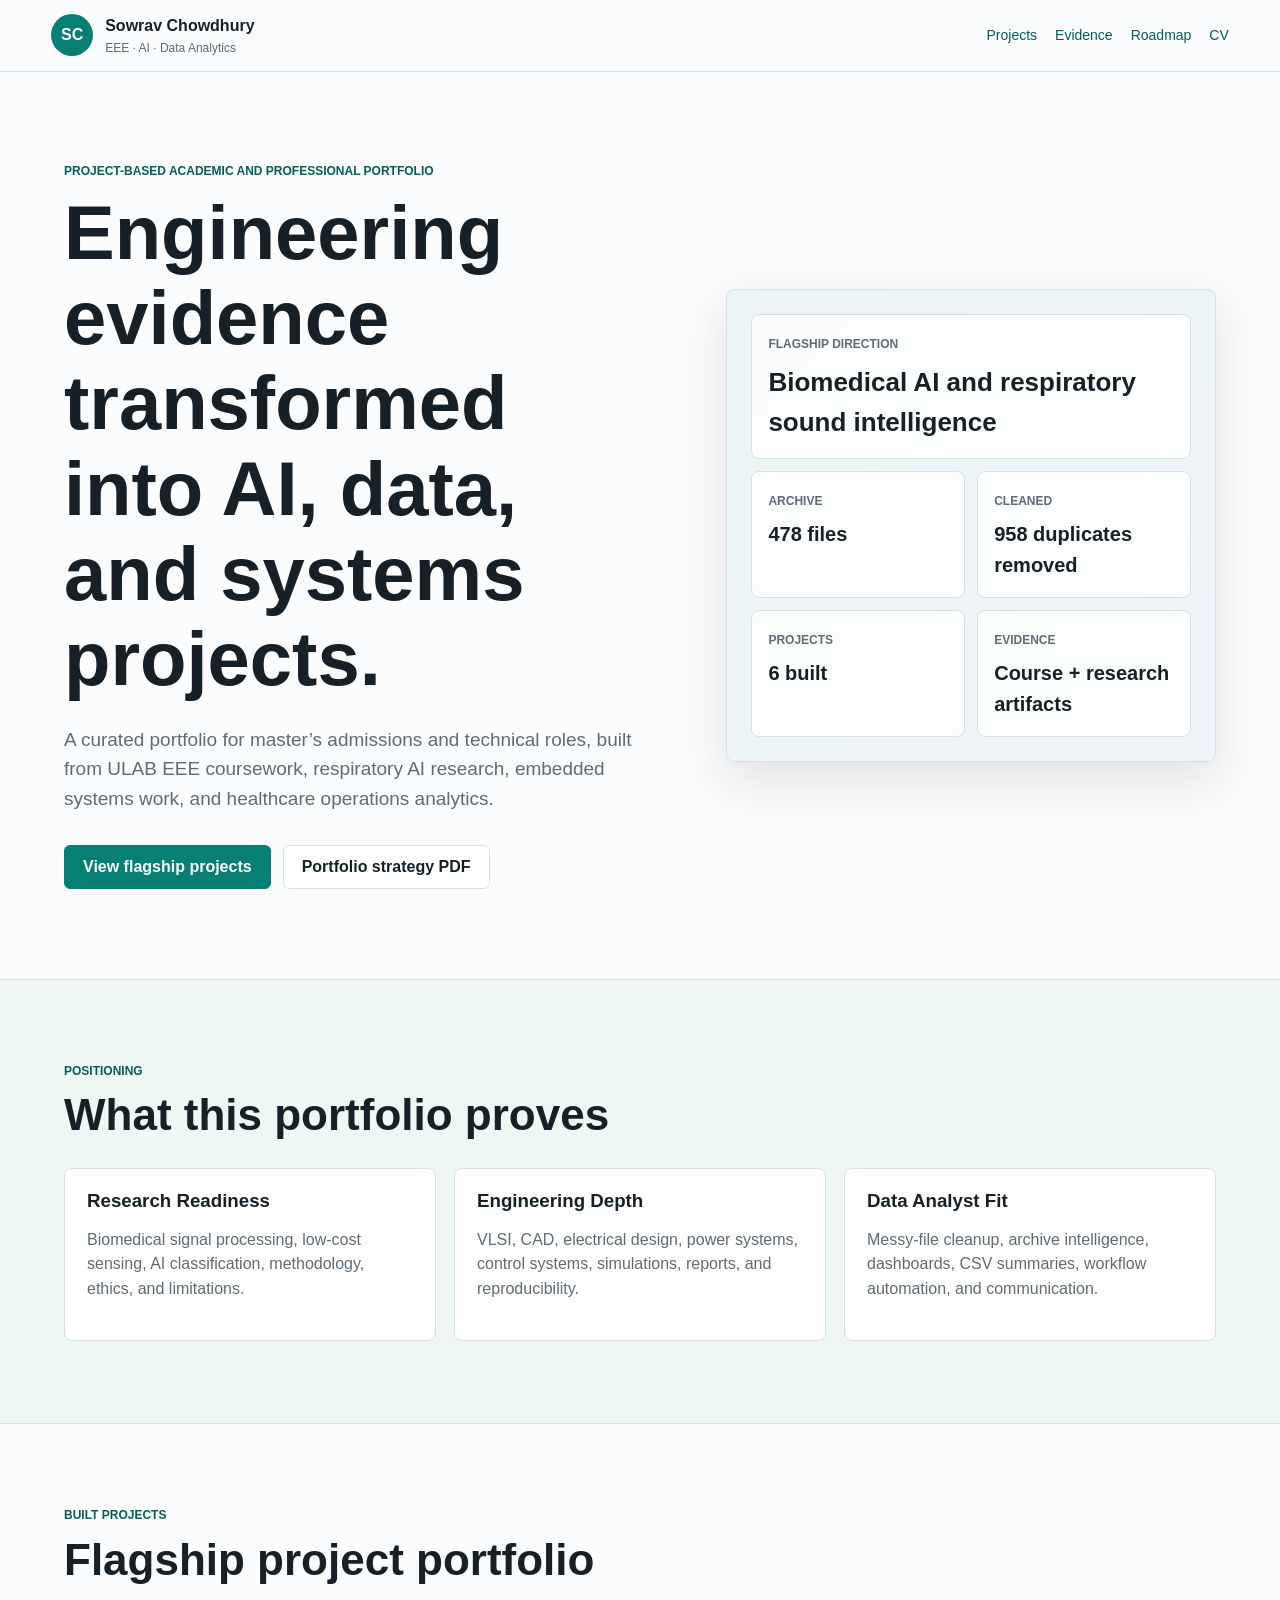
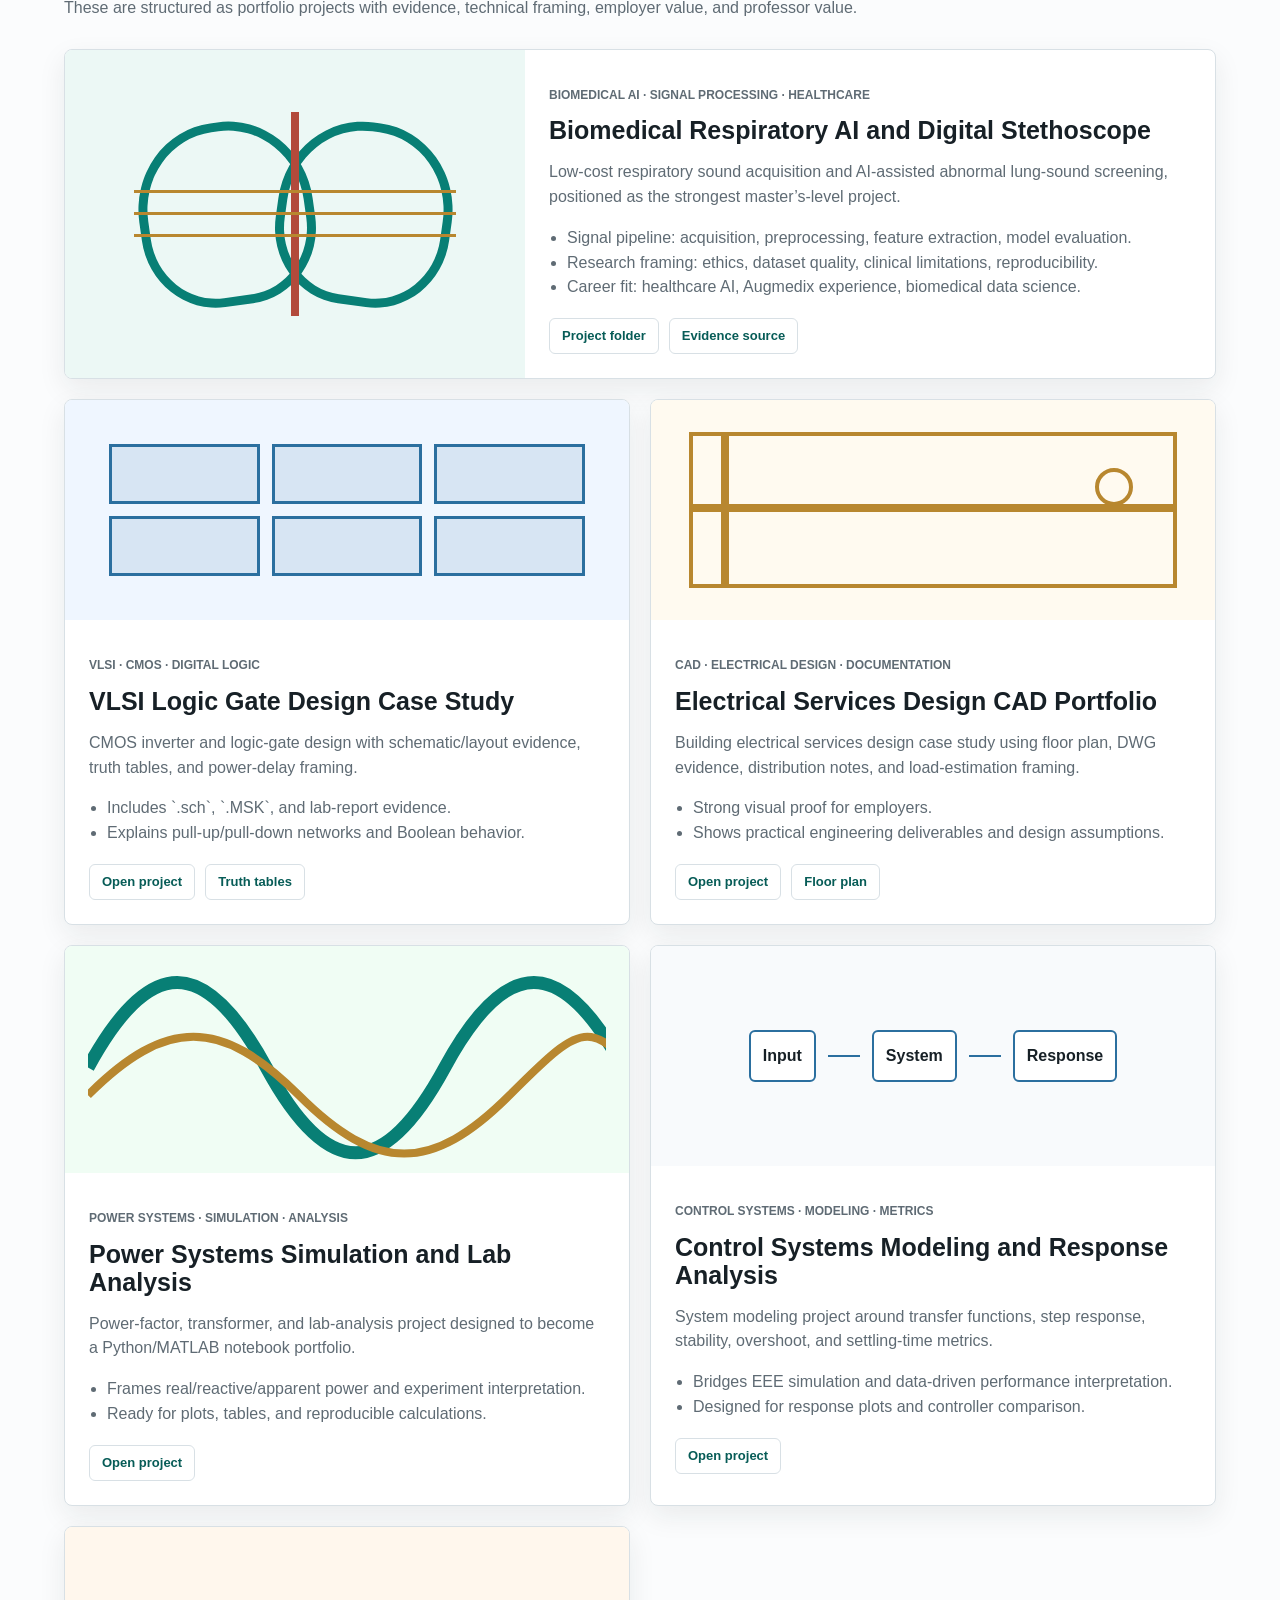
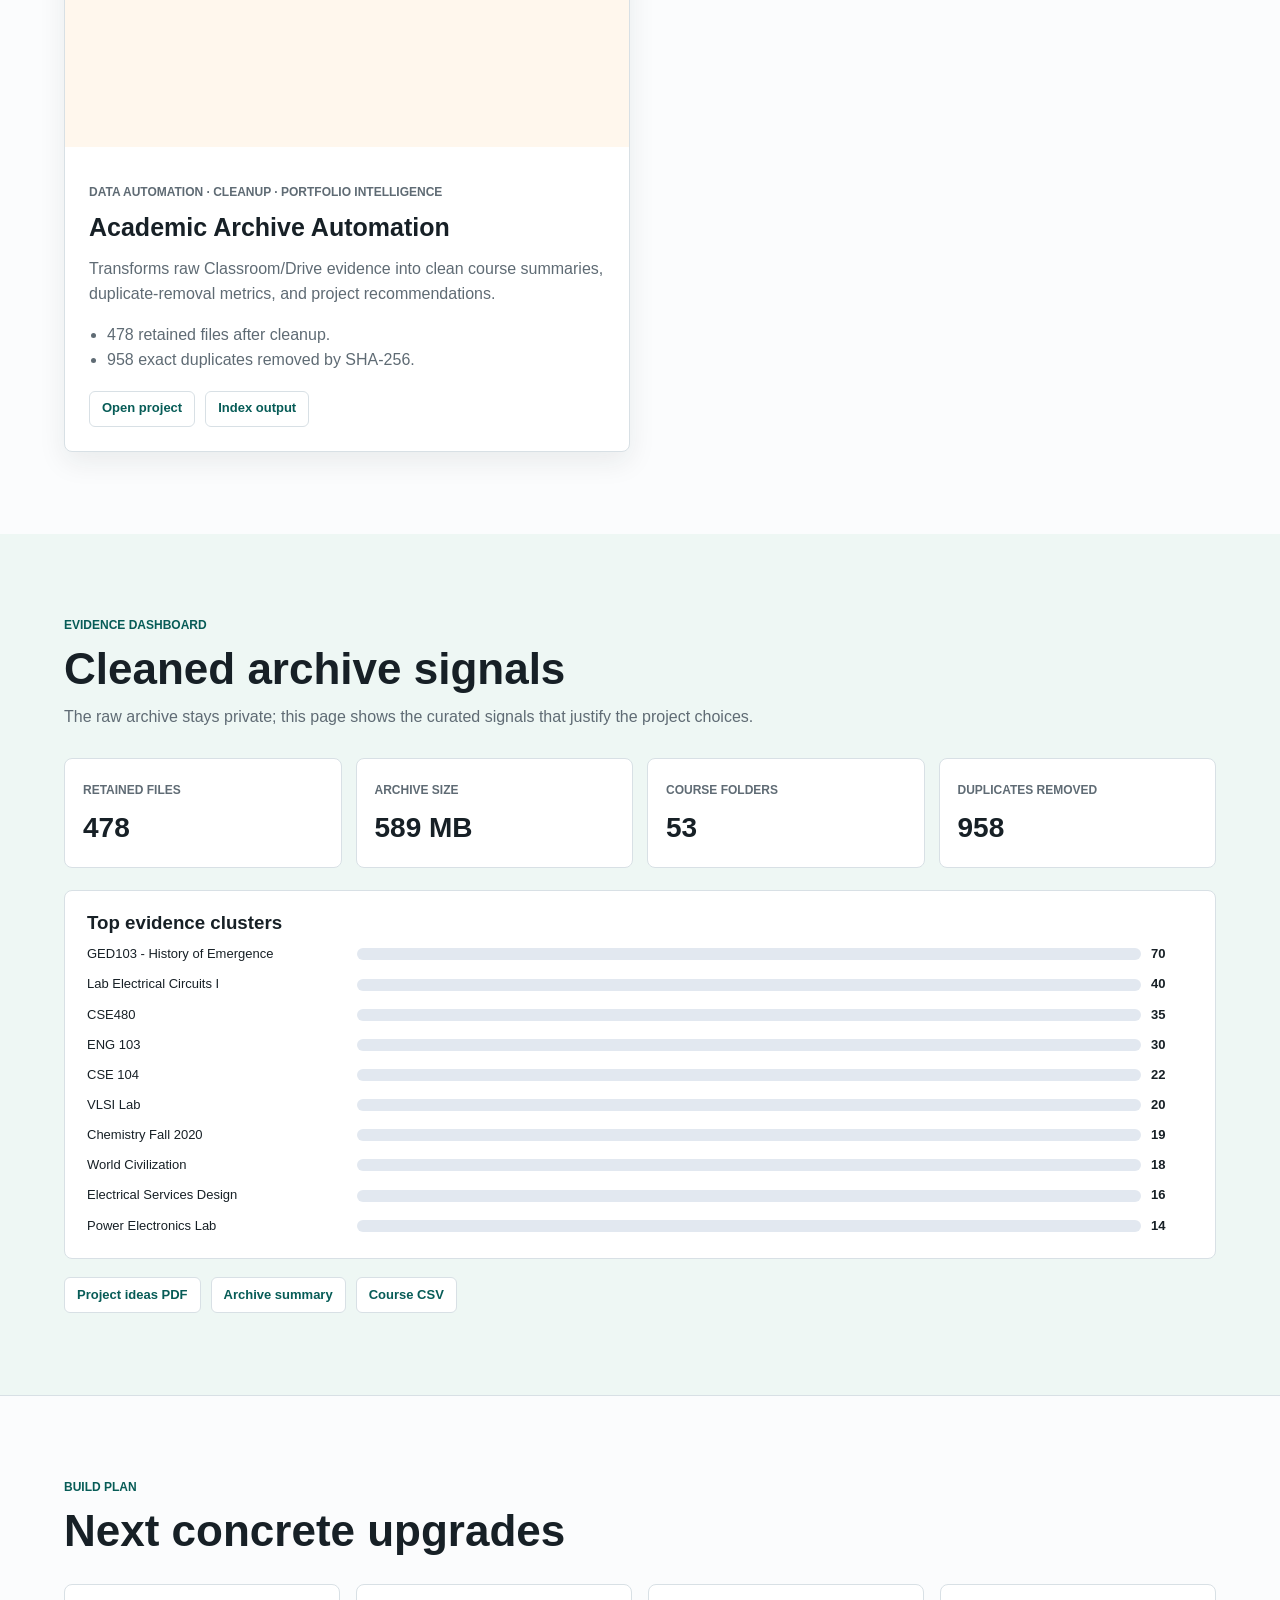
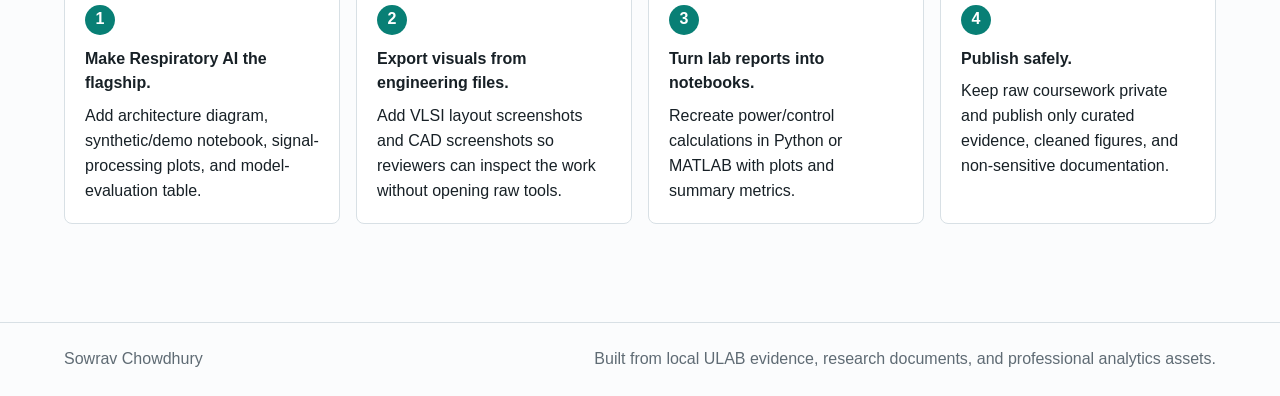
==== index.html @ dc75e339 "Build project portfolio website" ====
<!doctype html>
<html lang="en">
  <head>
    <meta charset="utf-8" />
    <meta name="viewport" content="width=device-width, initial-scale=1" />
    <title>Sowrav Chowdhury | Engineering, AI and Data Portfolio</title>
    <meta
      name="description"
      content="Project-based portfolio for Sowrav Chowdhury: biomedical AI, respiratory sound analysis, VLSI, electrical services design, power systems, control systems, and data automation."
    />
    <link rel="stylesheet" href="site_assets/styles.css" />
  </head>
  <body>
    <header class="topbar">
      <a class="brand" href="#home" aria-label="Sowrav Chowdhury portfolio home">
        <span class="brand-mark">SC</span>
        <span>
          <strong>Sowrav Chowdhury</strong>
          <small>EEE · AI · Data Analytics</small>
        </span>
      </a>
      <nav class="nav" aria-label="Portfolio navigation">
        <a href="#projects">Projects</a>
        <a href="#evidence">Evidence</a>
        <a href="#roadmap">Roadmap</a>
        <a href="00_profile_and_credentials/CV.pdf">CV</a>
      </nav>
    </header>

    <main id="home">
      <section class="hero">
        <div class="hero-copy">
          <p class="eyebrow">Project-based academic and professional portfolio</p>
          <h1>Engineering evidence transformed into AI, data, and systems projects.</h1>
          <p class="lead">
            A curated portfolio for master’s admissions and technical roles, built from ULAB EEE coursework,
            respiratory AI research, embedded systems work, and healthcare operations analytics.
          </p>
          <div class="hero-actions">
            <a class="button primary" href="#projects">View flagship projects</a>
            <a class="button" href="ULAB_Classroom_Drive_Portfolio_Project_Ideas.pdf">Portfolio strategy PDF</a>
          </div>
        </div>
        <div class="hero-panel" aria-label="Portfolio focus summary">
          <div class="signal-card main-signal">
            <span>Flagship Direction</span>
            <strong>Biomedical AI and respiratory sound intelligence</strong>
          </div>
          <div class="signal-grid">
            <div class="signal-card"><span>Archive</span><strong>478 files</strong></div>
            <div class="signal-card"><span>Cleaned</span><strong>958 duplicates removed</strong></div>
            <div class="signal-card"><span>Projects</span><strong>6 built</strong></div>
            <div class="signal-card"><span>Evidence</span><strong>Course + research artifacts</strong></div>
          </div>
        </div>
      </section>

      <section class="band">
        <div class="section-head">
          <p class="eyebrow">Positioning</p>
          <h2>What this portfolio proves</h2>
        </div>
        <div class="proof-grid">
          <article>
            <h3>Research Readiness</h3>
            <p>Biomedical signal processing, low-cost sensing, AI classification, methodology, ethics, and limitations.</p>
          </article>
          <article>
            <h3>Engineering Depth</h3>
            <p>VLSI, CAD, electrical design, power systems, control systems, simulations, reports, and reproducibility.</p>
          </article>
          <article>
            <h3>Data Analyst Fit</h3>
            <p>Messy-file cleanup, archive intelligence, dashboards, CSV summaries, workflow automation, and communication.</p>
          </article>
        </div>
      </section>

      <section id="projects" class="projects-section">
        <div class="section-head">
          <p class="eyebrow">Built Projects</p>
          <h2>Flagship project portfolio</h2>
          <p>
            These are structured as portfolio projects with evidence, technical framing, employer value, and professor value.
          </p>
        </div>

        <div class="project-grid">
          <article class="project-card flagship">
            <div class="project-visual respiratory-visual" aria-hidden="true">
              <span></span><span></span><span></span><span></span>
            </div>
            <div class="project-body">
              <p class="tag">Biomedical AI · Signal Processing · Healthcare</p>
              <h3>Biomedical Respiratory AI and Digital Stethoscope</h3>
              <p>
                Low-cost respiratory sound acquisition and AI-assisted abnormal lung-sound screening, positioned as
                the strongest master’s-level project.
              </p>
              <ul>
                <li>Signal pipeline: acquisition, preprocessing, feature extraction, model evaluation.</li>
                <li>Research framing: ethics, dataset quality, clinical limitations, reproducibility.</li>
                <li>Career fit: healthcare AI, Augmedix experience, biomedical data science.</li>
              </ul>
              <div class="links">
                <a href="01_respiratory_ai_and_digital_stethoscope/portfolio_project_biomedical_respiratory_ai/">Project folder</a>
                <a href="01_respiratory_ai_and_digital_stethoscope/">Evidence source</a>
              </div>
            </div>
          </article>

          <article class="project-card">
            <div class="project-visual chip-visual" aria-hidden="true">
              <span></span><span></span><span></span><span></span><span></span><span></span>
            </div>
            <div class="project-body">
              <p class="tag">VLSI · CMOS · Digital Logic</p>
              <h3>VLSI Logic Gate Design Case Study</h3>
              <p>CMOS inverter and logic-gate design with schematic/layout evidence, truth tables, and power-delay framing.</p>
              <ul>
                <li>Includes `.sch`, `.MSK`, and lab-report evidence.</li>
                <li>Explains pull-up/pull-down networks and Boolean behavior.</li>
              </ul>
              <div class="links">
                <a href="02_embedded_systems_and_control_projects/portfolio_project_vlsi_logic_gate_design/">Open project</a>
                <a href="02_embedded_systems_and_control_projects/portfolio_project_vlsi_logic_gate_design/truth_tables.md">Truth tables</a>
              </div>
            </div>
          </article>

          <article class="project-card">
            <div class="project-visual plan-visual" aria-hidden="true">
              <span></span><span></span><span></span><span></span>
            </div>
            <div class="project-body">
              <p class="tag">CAD · Electrical Design · Documentation</p>
              <h3>Electrical Services Design CAD Portfolio</h3>
              <p>Building electrical services design case study using floor plan, DWG evidence, distribution notes, and load-estimation framing.</p>
              <ul>
                <li>Strong visual proof for employers.</li>
                <li>Shows practical engineering deliverables and design assumptions.</li>
              </ul>
              <div class="links">
                <a href="02_embedded_systems_and_control_projects/portfolio_project_electrical_services_design_cad/">Open project</a>
                <a href="02_embedded_systems_and_control_projects/portfolio_project_electrical_services_design_cad/evidence/2400-sqft-floor-plan.pdf">Floor plan</a>
              </div>
            </div>
          </article>

          <article class="project-card">
            <div class="project-visual waveform-visual" aria-hidden="true">
              <svg viewBox="0 0 320 140" role="img" aria-label="Power systems waveform">
                <path d="M0 75 C38 5, 72 5, 110 75 S182 145, 220 75 S292 5, 330 75" />
                <path d="M0 92 C48 44, 82 44, 130 92 S212 140, 260 92 S310 44, 350 92" />
              </svg>
            </div>
            <div class="project-body">
              <p class="tag">Power Systems · Simulation · Analysis</p>
              <h3>Power Systems Simulation and Lab Analysis</h3>
              <p>Power-factor, transformer, and lab-analysis project designed to become a Python/MATLAB notebook portfolio.</p>
              <ul>
                <li>Frames real/reactive/apparent power and experiment interpretation.</li>
                <li>Ready for plots, tables, and reproducible calculations.</li>
              </ul>
              <div class="links">
                <a href="02_embedded_systems_and_control_projects/portfolio_project_power_systems_simulation/">Open project</a>
              </div>
            </div>
          </article>

          <article class="project-card">
            <div class="project-visual control-visual" aria-hidden="true">
              <span>Input</span><i></i><span>System</span><i></i><span>Response</span>
            </div>
            <div class="project-body">
              <p class="tag">Control Systems · Modeling · Metrics</p>
              <h3>Control Systems Modeling and Response Analysis</h3>
              <p>System modeling project around transfer functions, step response, stability, overshoot, and settling-time metrics.</p>
              <ul>
                <li>Bridges EEE simulation and data-driven performance interpretation.</li>
                <li>Designed for response plots and controller comparison.</li>
              </ul>
              <div class="links">
                <a href="02_embedded_systems_and_control_projects/portfolio_project_control_systems_modeling/">Open project</a>
              </div>
            </div>
          </article>

          <article class="project-card">
            <div class="project-visual dashboard-visual" aria-hidden="true">
              <span style="height: 48%"></span><span style="height: 72%"></span><span style="height: 38%"></span><span style="height: 86%"></span><span style="height: 58%"></span>
            </div>
            <div class="project-body">
              <p class="tag">Data Automation · Cleanup · Portfolio Intelligence</p>
              <h3>Academic Archive Automation</h3>
              <p>Transforms raw Classroom/Drive evidence into clean course summaries, duplicate-removal metrics, and project recommendations.</p>
              <ul>
                <li>478 retained files after cleanup.</li>
                <li>958 exact duplicates removed by SHA-256.</li>
              </ul>
              <div class="links">
                <a href="04_data_analytics_and_ai_automation/portfolio_project_academic_archive_automation/">Open project</a>
                <a href="04_data_analytics_and_ai_automation/portfolio_project_academic_archive_automation/PORTFOLIO_INDEX.md">Index output</a>
              </div>
            </div>
          </article>
        </div>
      </section>

      <section id="evidence" class="band evidence-band">
        <div class="section-head">
          <p class="eyebrow">Evidence Dashboard</p>
          <h2>Cleaned archive signals</h2>
          <p>The raw archive stays private; this page shows the curated signals that justify the project choices.</p>
        </div>
        <div class="dashboard">
          <div class="metric"><span>Retained files</span><strong>478</strong></div>
          <div class="metric"><span>Archive size</span><strong>589 MB</strong></div>
          <div class="metric"><span>Course folders</span><strong>53</strong></div>
          <div class="metric"><span>Duplicates removed</span><strong>958</strong></div>
        </div>
        <div class="chart-wrap">
          <h3>Top evidence clusters</h3>
          <div id="courseChart" class="bar-chart" aria-label="Top course folders by retained file count"></div>
        </div>
        <div class="links evidence-links">
          <a href="ULAB_Classroom_Drive_Portfolio_Project_Ideas.pdf">Project ideas PDF</a>
          <a href="99_evidence_inventory/LOCAL_ULAB_ARCHIVE_SUMMARY.md">Archive summary</a>
          <a href="04_data_analytics_and_ai_automation/portfolio_project_academic_archive_automation/evidence/course_download_summary.csv">Course CSV</a>
        </div>
      </section>

      <section id="roadmap" class="roadmap">
        <div class="section-head">
          <p class="eyebrow">Build Plan</p>
          <h2>Next concrete upgrades</h2>
        </div>
        <ol class="steps">
          <li>
            <strong>Make Respiratory AI the flagship.</strong>
            Add architecture diagram, synthetic/demo notebook, signal-processing plots, and model-evaluation table.
          </li>
          <li>
            <strong>Export visuals from engineering files.</strong>
            Add VLSI layout screenshots and CAD screenshots so reviewers can inspect the work without opening raw tools.
          </li>
          <li>
            <strong>Turn lab reports into notebooks.</strong>
            Recreate power/control calculations in Python or MATLAB with plots and summary metrics.
          </li>
          <li>
            <strong>Publish safely.</strong>
            Keep raw coursework private and publish only curated evidence, cleaned figures, and non-sensitive documentation.
          </li>
        </ol>
      </section>
    </main>

    <footer class="footer">
      <span>Sowrav Chowdhury</span>
      <span>Built from local ULAB evidence, research documents, and professional analytics assets.</span>
    </footer>

    <script src="site_assets/app.js"></script>
  </body>
</html>
---- site_assets/styles.css ----
:root {
  --ink: #172026;
  --muted: #5f6b74;
  --line: #d8e0e5;
  --paper: #fbfcfd;
  --band: #eef7f4;
  --teal: #087f75;
  --teal-dark: #075c57;
  --gold: #b8872f;
  --blue: #2b6f9f;
  --red: #b24a3b;
  --shadow: 0 18px 48px rgba(20, 36, 42, 0.12);
}

* {
  box-sizing: border-box;
}

html {
  scroll-behavior: smooth;
}

body {
  margin: 0;
  font-family: Arial, Helvetica, sans-serif;
  color: var(--ink);
  background: var(--paper);
  line-height: 1.55;
}

a {
  color: var(--teal-dark);
  text-decoration: none;
}

a:hover {
  text-decoration: underline;
}

.topbar {
  position: sticky;
  top: 0;
  z-index: 10;
  display: flex;
  align-items: center;
  justify-content: space-between;
  gap: 24px;
  min-height: 72px;
  padding: 12px clamp(18px, 4vw, 56px);
  background: rgba(251, 252, 253, 0.94);
  border-bottom: 1px solid var(--line);
  backdrop-filter: blur(16px);
}

.brand {
  display: inline-flex;
  align-items: center;
  gap: 12px;
  color: var(--ink);
}

.brand:hover {
  text-decoration: none;
}

.brand-mark {
  display: grid;
  place-items: center;
  width: 42px;
  height: 42px;
  border-radius: 50%;
  background: var(--teal);
  color: #fff;
  font-weight: 700;
}

.brand strong,
.brand small {
  display: block;
}

.brand small {
  color: var(--muted);
  font-size: 12px;
}

.nav {
  display: flex;
  align-items: center;
  gap: 18px;
  font-size: 14px;
}

.hero {
  display: grid;
  grid-template-columns: minmax(0, 1.1fr) minmax(320px, 0.9fr);
  gap: clamp(28px, 5vw, 72px);
  min-height: calc(100vh - 72px);
  padding: clamp(44px, 7vw, 92px) clamp(18px, 5vw, 72px);
  align-items: center;
  border-bottom: 1px solid var(--line);
}

.eyebrow {
  margin: 0 0 10px;
  color: var(--teal-dark);
  font-size: 12px;
  font-weight: 700;
  letter-spacing: 0;
  text-transform: uppercase;
}

h1,
h2,
h3 {
  line-height: 1.12;
  letter-spacing: 0;
}

h1 {
  margin: 0;
  max-width: 840px;
  font-size: clamp(40px, 7vw, 76px);
}

.lead {
  max-width: 760px;
  margin: 24px 0 0;
  color: var(--muted);
  font-size: 19px;
}

.hero-actions {
  display: flex;
  flex-wrap: wrap;
  gap: 12px;
  margin-top: 32px;
}

.button {
  display: inline-flex;
  align-items: center;
  justify-content: center;
  min-height: 44px;
  padding: 0 18px;
  border: 1px solid var(--line);
  border-radius: 6px;
  color: var(--ink);
  background: #fff;
  font-weight: 700;
}

.button.primary {
  color: #fff;
  background: var(--teal);
  border-color: var(--teal);
}

.button:hover {
  text-decoration: none;
  transform: translateY(-1px);
}

.hero-panel {
  padding: 24px;
  border: 1px solid var(--line);
  border-radius: 8px;
  background:
    linear-gradient(135deg, rgba(8, 127, 117, 0.08), rgba(43, 111, 159, 0.08)),
    #fff;
  box-shadow: var(--shadow);
}

.signal-grid {
  display: grid;
  grid-template-columns: 1fr 1fr;
  gap: 12px;
  margin-top: 12px;
}

.signal-card {
  padding: 16px;
  border: 1px solid var(--line);
  border-radius: 8px;
  background: rgba(255, 255, 255, 0.82);
}

.signal-card span,
.metric span,
.tag {
  color: var(--muted);
  font-size: 12px;
  font-weight: 700;
  text-transform: uppercase;
}

.signal-card strong {
  display: block;
  margin-top: 6px;
  font-size: 20px;
}

.main-signal strong {
  font-size: 26px;
}

.band,
.projects-section,
.roadmap {
  padding: clamp(44px, 7vw, 82px) clamp(18px, 5vw, 72px);
}

.band {
  background: var(--band);
  border-bottom: 1px solid var(--line);
}

.section-head {
  max-width: 820px;
  margin-bottom: 28px;
}

.section-head h2 {
  margin: 0;
  font-size: clamp(28px, 4vw, 44px);
}

.section-head p:not(.eyebrow) {
  margin: 12px 0 0;
  color: var(--muted);
}

.proof-grid {
  display: grid;
  grid-template-columns: repeat(3, 1fr);
  gap: 18px;
}

.proof-grid article,
.project-card,
.chart-wrap {
  border: 1px solid var(--line);
  border-radius: 8px;
  background: #fff;
}

.proof-grid article {
  padding: 22px;
}

.proof-grid h3,
.project-body h3,
.chart-wrap h3 {
  margin: 0 0 10px;
}

.proof-grid p,
.project-body p,
.project-body li {
  color: var(--muted);
}

.project-grid {
  display: grid;
  grid-template-columns: repeat(2, minmax(0, 1fr));
  gap: 20px;
}

.project-card {
  overflow: hidden;
  box-shadow: 0 10px 28px rgba(20, 36, 42, 0.08);
}

.project-card.flagship {
  grid-column: span 2;
  display: grid;
  grid-template-columns: minmax(260px, 0.8fr) minmax(0, 1.2fr);
}

.project-visual {
  min-height: 220px;
  background: #dfecea;
  position: relative;
  overflow: hidden;
}

.project-body {
  padding: 24px;
}

.project-body h3 {
  font-size: 25px;
}

.project-body ul {
  padding-left: 18px;
}

.links {
  display: flex;
  flex-wrap: wrap;
  gap: 10px;
  margin-top: 18px;
}

.links a {
  display: inline-flex;
  align-items: center;
  min-height: 36px;
  padding: 0 12px;
  border: 1px solid var(--line);
  border-radius: 6px;
  background: #fff;
  font-size: 13px;
  font-weight: 700;
}

.links a:hover {
  text-decoration: none;
  border-color: var(--teal);
}

.respiratory-visual {
  display: grid;
  place-items: center;
  background: #ecf8f5;
}

.respiratory-visual span {
  position: absolute;
  width: 38%;
  height: 56%;
  border: 9px solid var(--teal);
  border-radius: 48% 48% 42% 42%;
}

.respiratory-visual span:nth-child(1) {
  left: 16%;
  transform: rotate(-8deg);
}

.respiratory-visual span:nth-child(2) {
  right: 16%;
  transform: rotate(8deg);
}

.respiratory-visual span:nth-child(3) {
  width: 8px;
  height: 62%;
  border: 0;
  border-radius: 0;
  background: var(--red);
}

.respiratory-visual span:nth-child(4) {
  width: 70%;
  height: 3px;
  border: 0;
  border-radius: 0;
  background: var(--gold);
  box-shadow: 0 22px 0 var(--gold), 0 -22px 0 var(--gold);
}

.chip-visual {
  display: grid;
  grid-template-columns: repeat(3, 1fr);
  gap: 12px;
  padding: 44px;
  background: #eff6ff;
}

.chip-visual span {
  border: 3px solid var(--blue);
  background: rgba(43, 111, 159, 0.12);
}

.plan-visual {
  background: #fffaf0;
}

.plan-visual span {
  position: absolute;
  border: 4px solid var(--gold);
}

.plan-visual span:nth-child(1) { inset: 32px 38px; }
.plan-visual span:nth-child(2) { left: 70px; top: 32px; bottom: 32px; width: 4px; background: var(--gold); }
.plan-visual span:nth-child(3) { left: 38px; right: 38px; top: 104px; height: 4px; background: var(--gold); }
.plan-visual span:nth-child(4) { right: 82px; top: 68px; width: 38px; height: 38px; border-radius: 50%; }

.waveform-visual {
  display: grid;
  place-items: center;
  background: #f0fdf4;
}

.waveform-visual svg {
  width: 92%;
}

.waveform-visual path {
  fill: none;
  stroke: var(--teal);
  stroke-width: 8;
}

.waveform-visual path:nth-child(2) {
  stroke: var(--gold);
  stroke-width: 5;
}

.control-visual {
  display: flex;
  align-items: center;
  justify-content: center;
  gap: 12px;
  padding: 24px;
  background: #f8fafc;
}

.control-visual span {
  padding: 12px;
  border: 2px solid var(--blue);
  border-radius: 6px;
  background: #fff;
  font-weight: 700;
}

.control-visual i {
  width: 32px;
  height: 2px;
  background: var(--blue);
}

.dashboard-visual {
  display: flex;
  align-items: end;
  justify-content: center;
  gap: 14px;
  padding: 42px;
  background: #fff7ed;
}

.dashboard-visual span {
  width: 28px;
  background: var(--red);
  border-radius: 4px 4px 0 0;
}

.dashboard {
  display: grid;
  grid-template-columns: repeat(4, 1fr);
  gap: 14px;
}

.metric {
  padding: 18px;
  border: 1px solid var(--line);
  border-radius: 8px;
  background: #fff;
}

.metric strong {
  display: block;
  margin-top: 4px;
  font-size: 28px;
}

.chart-wrap {
  margin-top: 22px;
  padding: 22px;
}

.bar-chart {
  display: grid;
  gap: 10px;
}

.bar-row {
  display: grid;
  grid-template-columns: minmax(160px, 260px) 1fr 42px;
  gap: 10px;
  align-items: center;
  font-size: 13px;
}

.bar-track {
  height: 12px;
  border-radius: 999px;
  background: #e2e8f0;
  overflow: hidden;
}

.bar-fill {
  height: 100%;
  border-radius: 999px;
  background: linear-gradient(90deg, var(--teal), var(--blue));
}

.evidence-links {
  margin-top: 18px;
}

.steps {
  display: grid;
  grid-template-columns: repeat(4, 1fr);
  gap: 16px;
  padding: 0;
  list-style: none;
  counter-reset: step;
}

.steps li {
  counter-increment: step;
  padding: 20px;
  border: 1px solid var(--line);
  border-radius: 8px;
  background: #fff;
}

.steps li::before {
  content: counter(step);
  display: grid;
  place-items: center;
  width: 30px;
  height: 30px;
  margin-bottom: 12px;
  border-radius: 50%;
  background: var(--teal);
  color: #fff;
  font-weight: 700;
}

.steps strong {
  display: block;
  margin-bottom: 8px;
}

.footer {
  display: flex;
  justify-content: space-between;
  gap: 18px;
  padding: 24px clamp(18px, 5vw, 72px);
  color: var(--muted);
  border-top: 1px solid var(--line);
}

@media (max-width: 900px) {
  .topbar,
  .footer {
    align-items: flex-start;
    flex-direction: column;
  }

  .nav {
    flex-wrap: wrap;
  }

  .hero,
  .project-card.flagship,
  .project-grid,
  .proof-grid,
  .dashboard,
  .steps {
    grid-template-columns: 1fr;
  }

  .project-card.flagship {
    display: block;
  }
}

@media (max-width: 560px) {
  .signal-grid {
    grid-template-columns: 1fr;
  }

  .bar-row {
    grid-template-columns: 1fr;
  }
}
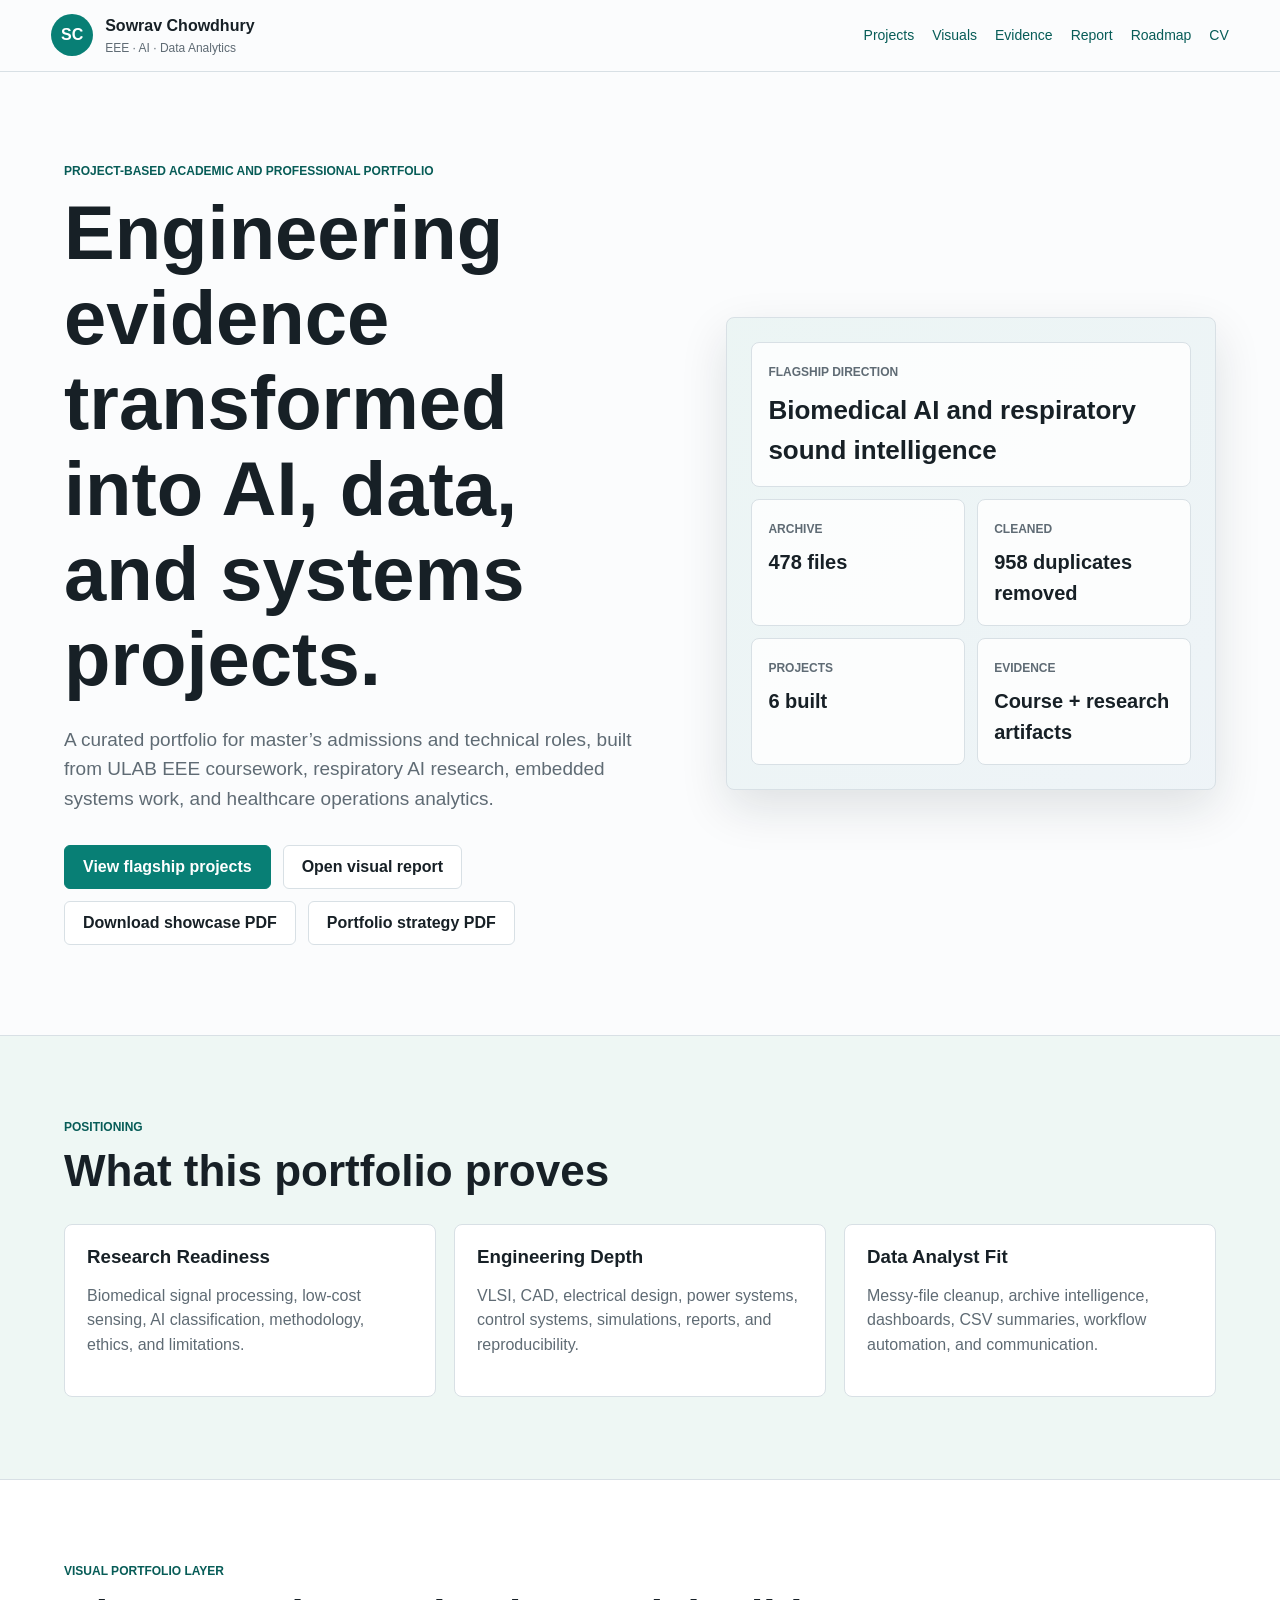
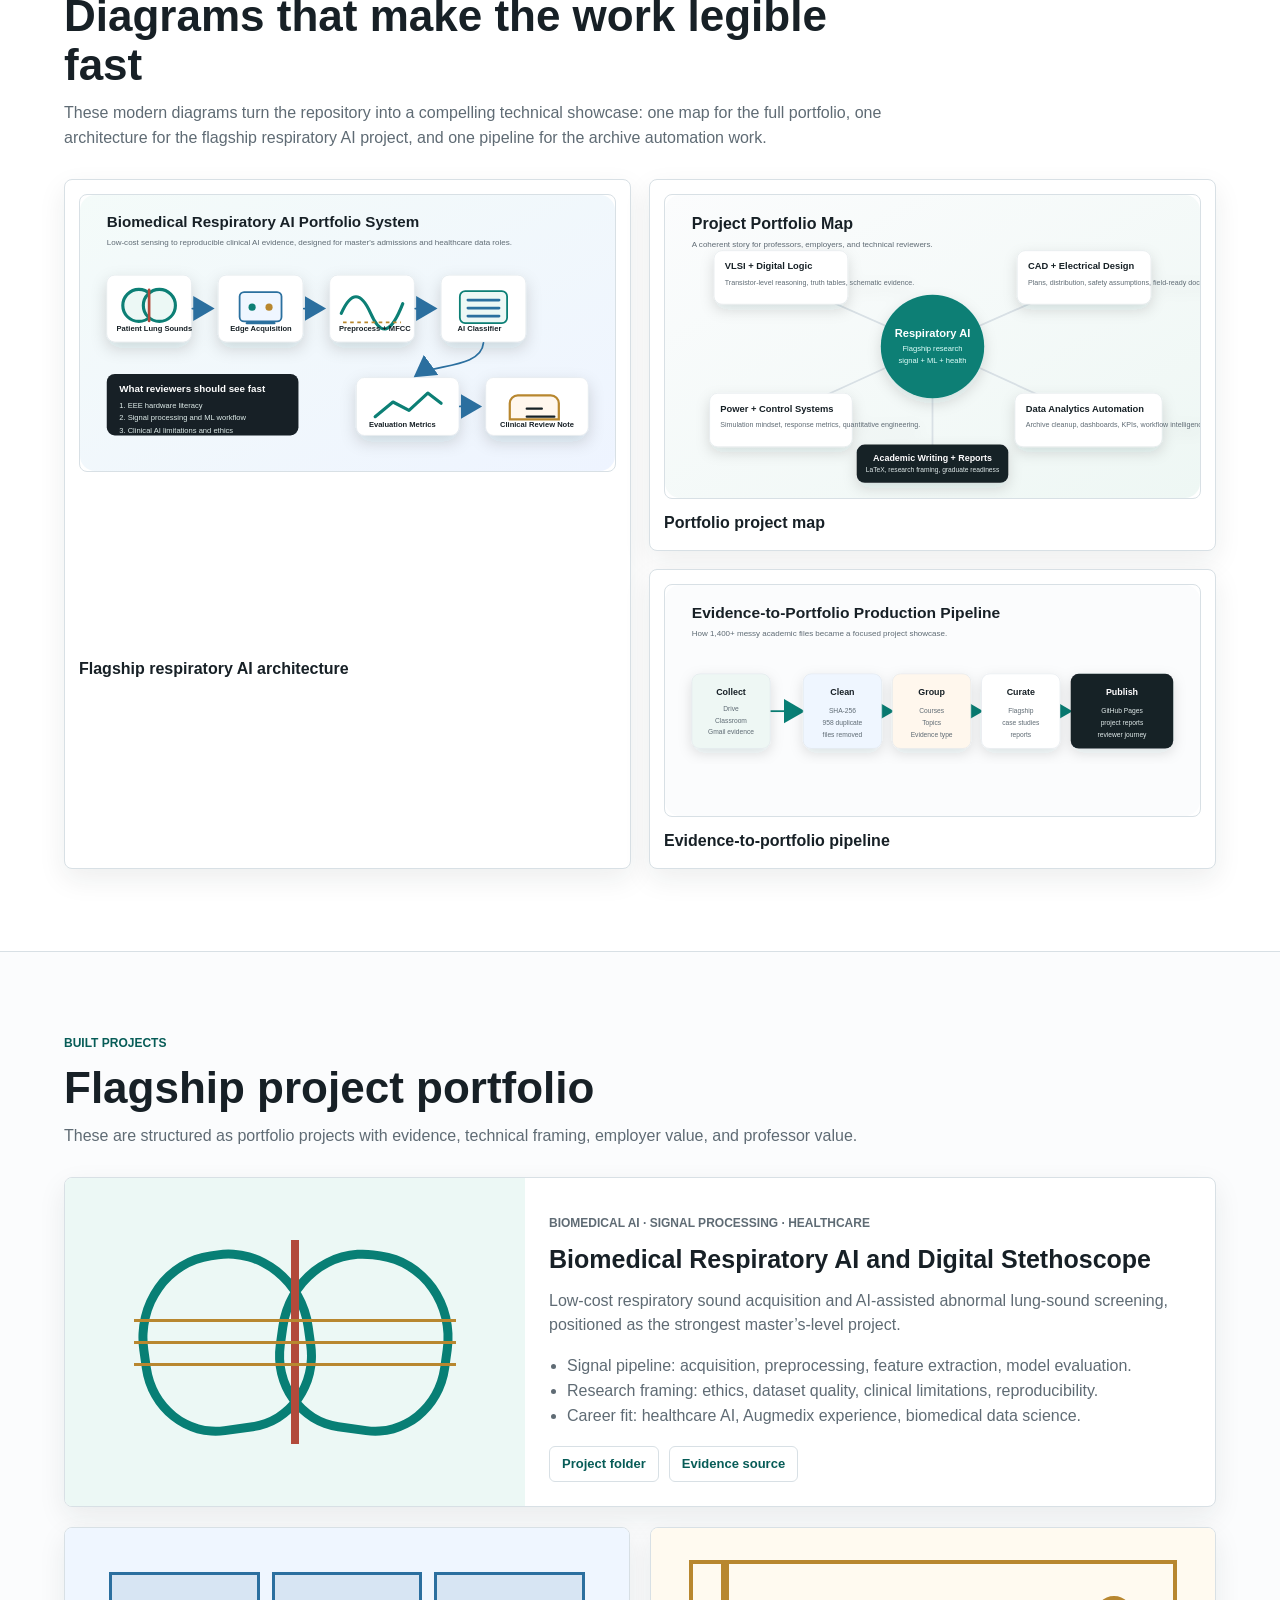
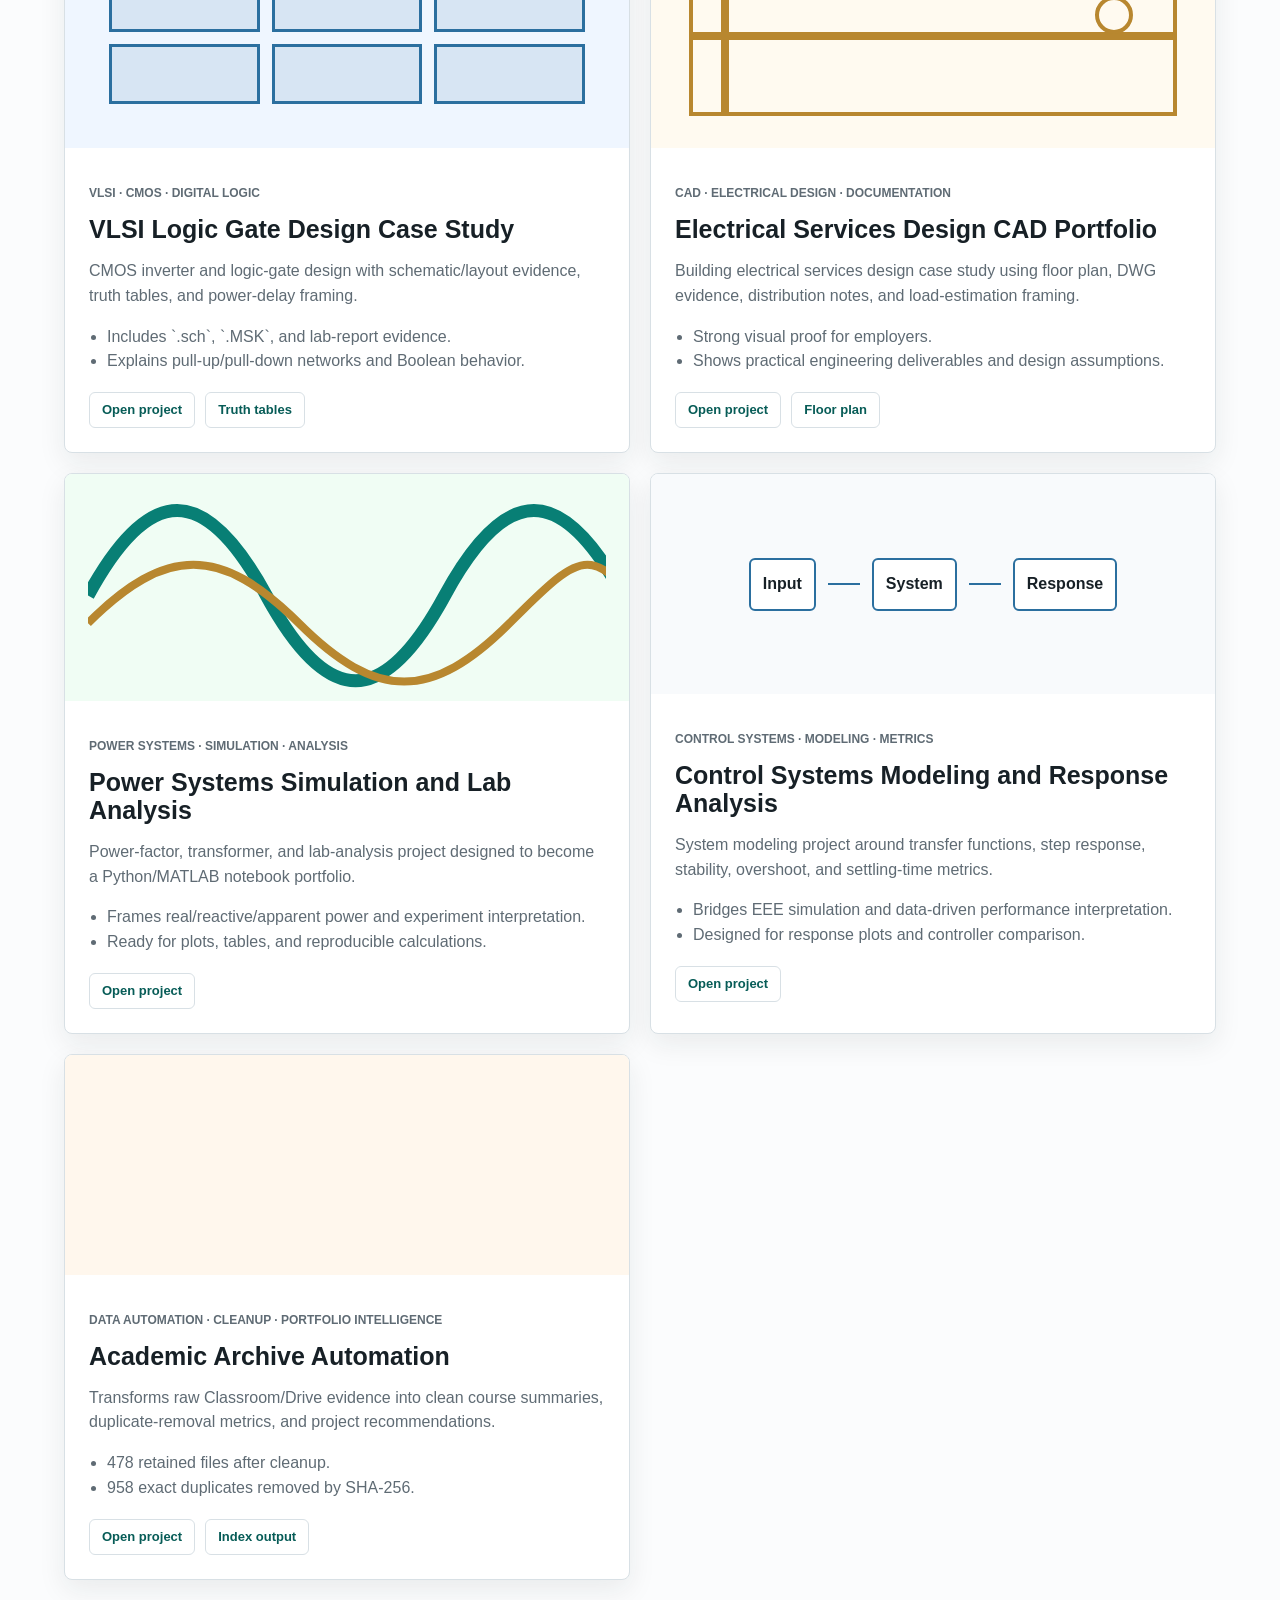
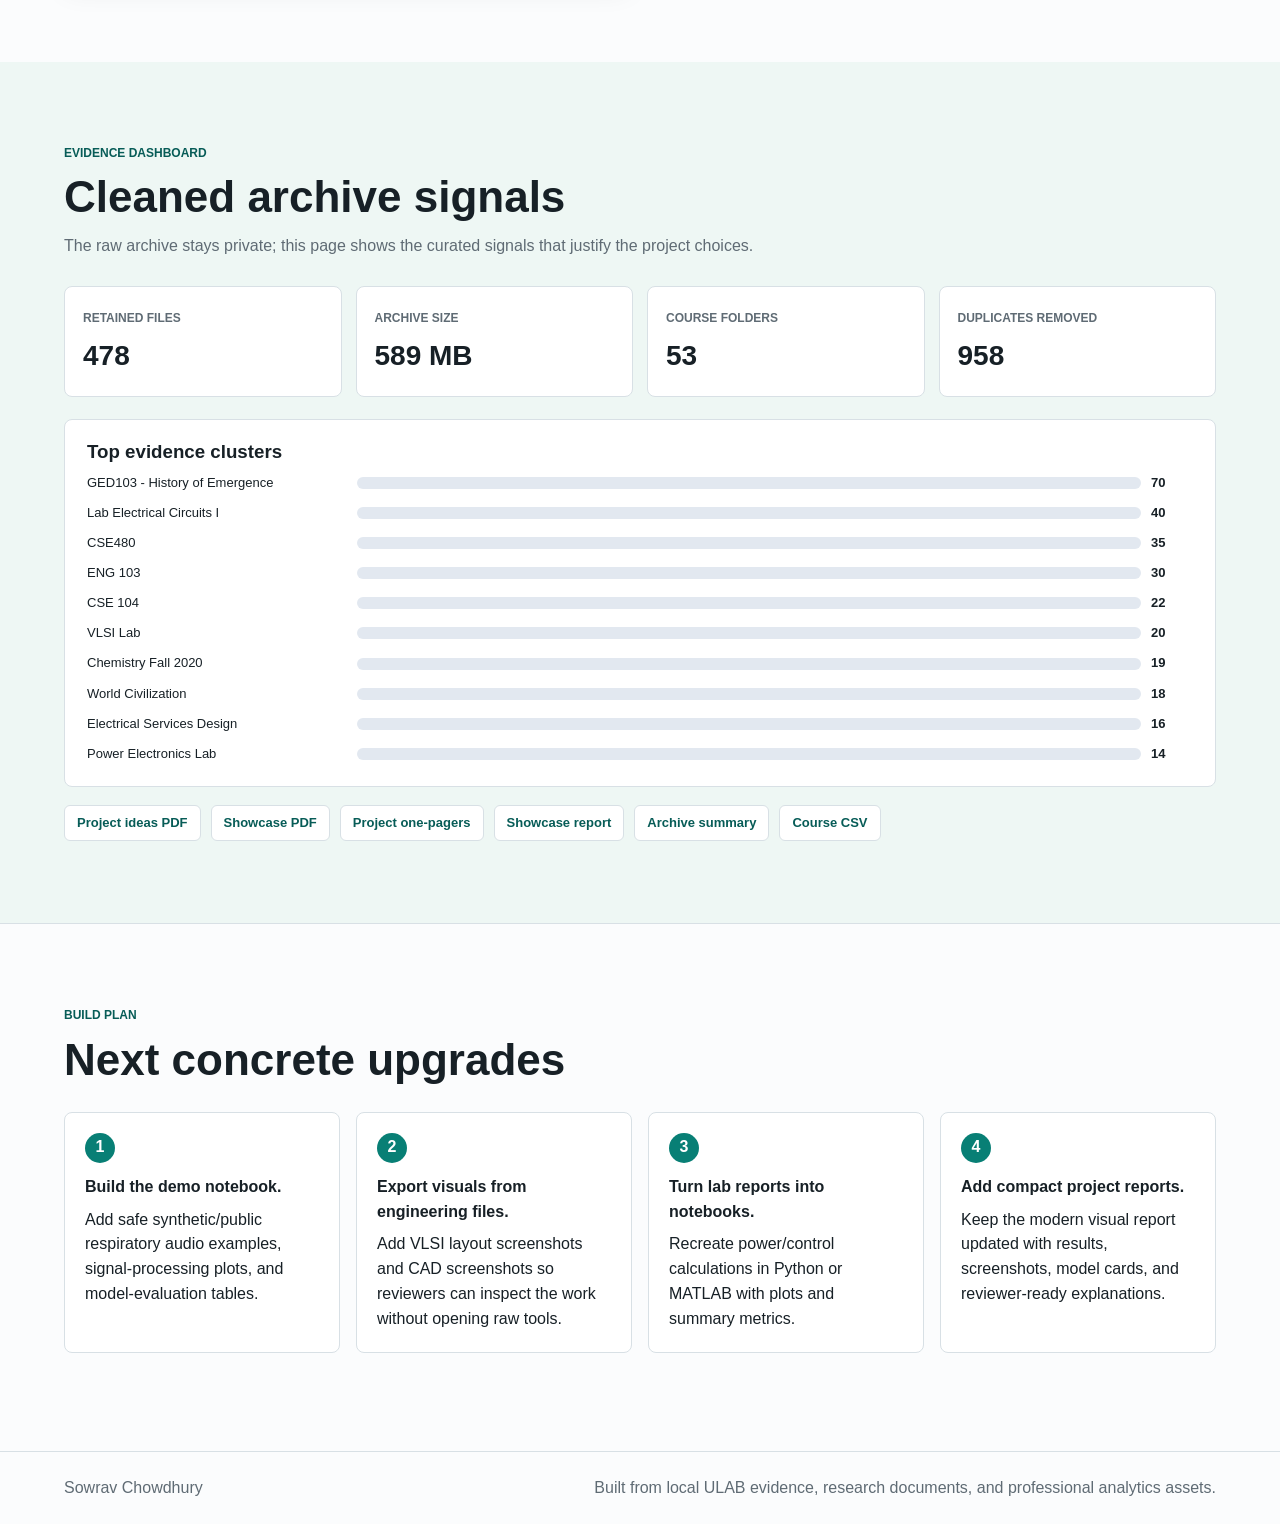
==== commit ce2a0580: "Add visual showcase diagrams and reports" ====
--- a/index.html
+++ b/index.html
@@ -21,7 +21,9 @@
       </a>
       <nav class="nav" aria-label="Portfolio navigation">
         <a href="#projects">Projects</a>
+        <a href="#visuals">Visuals</a>
         <a href="#evidence">Evidence</a>
+        <a href="reports/portfolio_showcase_report.html">Report</a>
         <a href="#roadmap">Roadmap</a>
         <a href="00_profile_and_credentials/CV.pdf">CV</a>
       </nav>
@@ -37,9 +39,11 @@
             respiratory AI research, embedded systems work, and healthcare operations analytics.
           </p>
           <div class="hero-actions">
-            <a class="button primary" href="#projects">View flagship projects</a>
-            <a class="button" href="ULAB_Classroom_Drive_Portfolio_Project_Ideas.pdf">Portfolio strategy PDF</a>
-          </div>
+          <a class="button primary" href="#projects">View flagship projects</a>
+          <a class="button" href="reports/portfolio_showcase_report.html">Open visual report</a>
+          <a class="button" href="reports/Sowrav_Chowdhury_Flagship_Project_Showcase.pdf">Download showcase PDF</a>
+          <a class="button" href="ULAB_Classroom_Drive_Portfolio_Project_Ideas.pdf">Portfolio strategy PDF</a>
+        </div>
         </div>
         <div class="hero-panel" aria-label="Portfolio focus summary">
           <div class="signal-card main-signal">
@@ -76,6 +80,31 @@
         </div>
       </section>
 
+      <section id="visuals" class="visual-showcase">
+        <div class="section-head">
+          <p class="eyebrow">Visual Portfolio Layer</p>
+          <h2>Diagrams that make the work legible fast</h2>
+          <p>
+            These modern diagrams turn the repository into a compelling technical showcase: one map for the full
+            portfolio, one architecture for the flagship respiratory AI project, and one pipeline for the archive automation work.
+          </p>
+        </div>
+        <div class="diagram-grid">
+          <a class="diagram-card large" href="reports/portfolio_showcase_report.html">
+            <img src="site_assets/diagrams/respiratory_ai_system.svg" alt="Respiratory AI system architecture" />
+            <span>Flagship respiratory AI architecture</span>
+          </a>
+          <a class="diagram-card" href="site_assets/diagrams/portfolio_project_map.svg">
+            <img src="site_assets/diagrams/portfolio_project_map.svg" alt="Portfolio project map" />
+            <span>Portfolio project map</span>
+          </a>
+          <a class="diagram-card" href="site_assets/diagrams/archive_to_portfolio_pipeline.svg">
+            <img src="site_assets/diagrams/archive_to_portfolio_pipeline.svg" alt="Archive to portfolio pipeline" />
+            <span>Evidence-to-portfolio pipeline</span>
+          </a>
+        </div>
+      </section>
+
       <section id="projects" class="projects-section">
         <div class="section-head">
           <p class="eyebrow">Built Projects</p>
@@ -225,6 +254,9 @@
         </div>
         <div class="links evidence-links">
           <a href="ULAB_Classroom_Drive_Portfolio_Project_Ideas.pdf">Project ideas PDF</a>
+          <a href="reports/Sowrav_Chowdhury_Flagship_Project_Showcase.pdf">Showcase PDF</a>
+          <a href="reports/PROJECT_ONE_PAGERS.md">Project one-pagers</a>
+          <a href="reports/FLAGSHIP_PROJECT_SHOWCASE.md">Showcase report</a>
           <a href="99_evidence_inventory/LOCAL_ULAB_ARCHIVE_SUMMARY.md">Archive summary</a>
           <a href="04_data_analytics_and_ai_automation/portfolio_project_academic_archive_automation/evidence/course_download_summary.csv">Course CSV</a>
         </div>
@@ -237,8 +269,8 @@
         </div>
         <ol class="steps">
           <li>
-            <strong>Make Respiratory AI the flagship.</strong>
-            Add architecture diagram, synthetic/demo notebook, signal-processing plots, and model-evaluation table.
+            <strong>Build the demo notebook.</strong>
+            Add safe synthetic/public respiratory audio examples, signal-processing plots, and model-evaluation tables.
           </li>
           <li>
             <strong>Export visuals from engineering files.</strong>
@@ -249,8 +281,8 @@
             Recreate power/control calculations in Python or MATLAB with plots and summary metrics.
           </li>
           <li>
-            <strong>Publish safely.</strong>
-            Keep raw coursework private and publish only curated evidence, cleaned figures, and non-sensitive documentation.
+            <strong>Add compact project reports.</strong>
+            Keep the modern visual report updated with results, screenshots, model cards, and reviewer-ready explanations.
           </li>
         </ol>
       </section>
--- a/site_assets/styles.css
+++ b/site_assets/styles.css
@@ -206,7 +206,8 @@
 
 .band,
 .projects-section,
-.roadmap {
+.roadmap,
+.visual-showcase {
   padding: clamp(44px, 7vw, 82px) clamp(18px, 5vw, 72px);
 }
 
@@ -238,10 +239,71 @@
 
 .proof-grid article,
 .project-card,
-.chart-wrap {
+.chart-wrap,
+.diagram-card {
   border: 1px solid var(--line);
   border-radius: 8px;
   background: #fff;
+}
+
+.visual-showcase {
+  border-bottom: 1px solid var(--line);
+  background: #fff;
+}
+
+.visual-showcase.alt {
+  background: var(--band);
+}
+
+.diagram-grid {
+  display: grid;
+  grid-template-columns: repeat(2, minmax(0, 1fr));
+  gap: 18px;
+}
+
+.diagram-card {
+  display: grid;
+  gap: 12px;
+  padding: 14px;
+  color: var(--ink);
+  box-shadow: 0 10px 28px rgba(20, 36, 42, 0.08);
+}
+
+.diagram-card.large {
+  grid-row: span 2;
+}
+
+.diagram-card:hover {
+  text-decoration: none;
+  border-color: var(--teal);
+  transform: translateY(-2px);
+}
+
+.diagram-card img,
+.wide-diagram {
+  display: block;
+  width: 100%;
+  height: auto;
+  border: 1px solid var(--line);
+  border-radius: 8px;
+  background: #fff;
+}
+
+.diagram-card span {
+  color: var(--ink);
+  font-weight: 700;
+}
+
+.wide-diagram {
+  box-shadow: var(--shadow);
+}
+
+.report-hero {
+  min-height: auto;
+}
+
+.report-scorecard {
+  align-self: stretch;
 }
 
 .proof-grid article {
@@ -561,7 +623,8 @@
   .project-grid,
   .proof-grid,
   .dashboard,
-  .steps {
+  .steps,
+  .diagram-grid {
     grid-template-columns: 1fr;
   }
 
